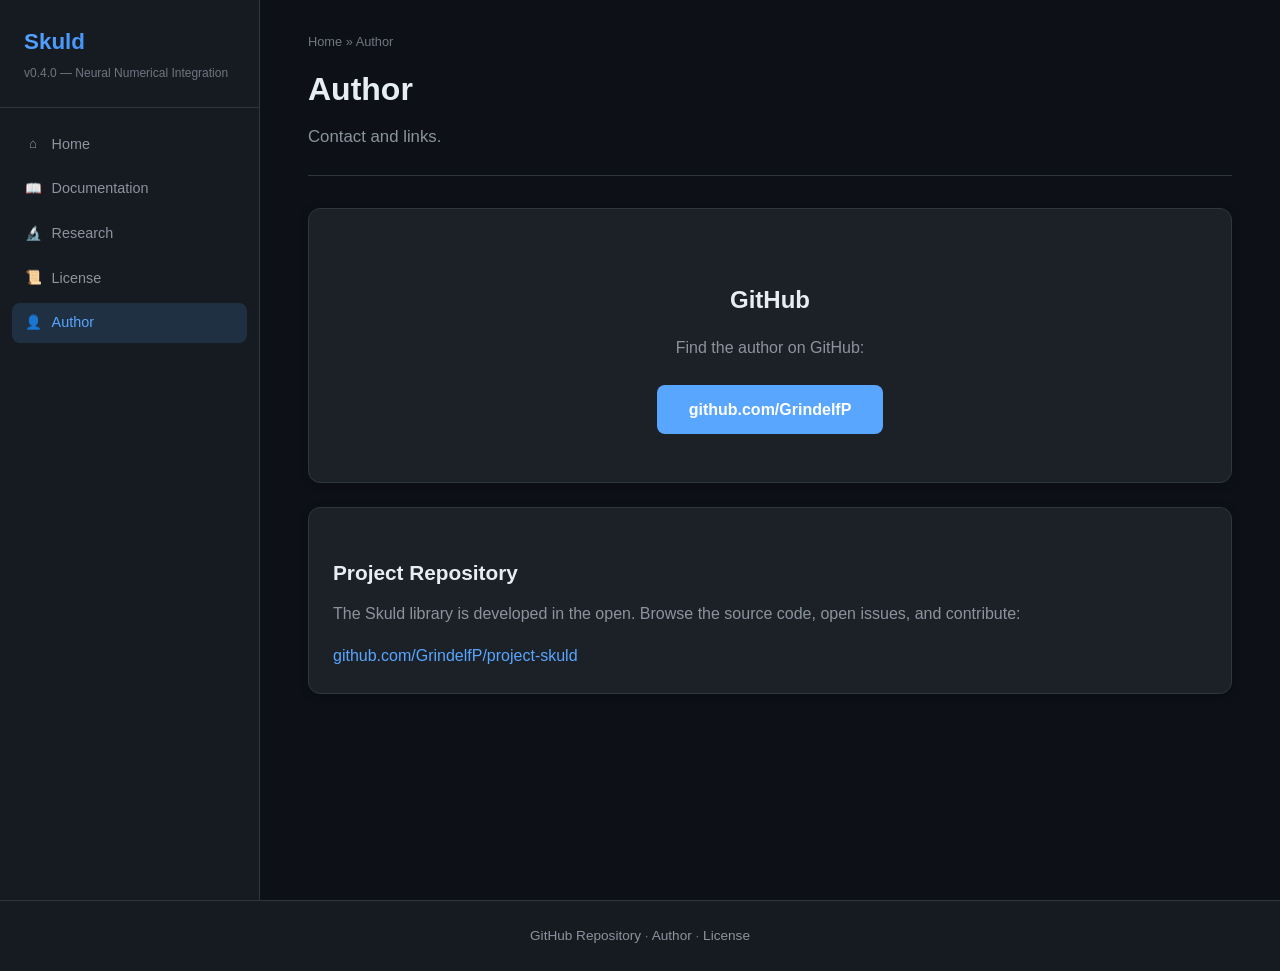
==== author.html @ 3bc6d089 "[FEATURE] Build professional static website for GitHub Pages - index.html: hero section, architectur" ====
<!DOCTYPE html>
<html lang="en">
<head>
    <meta charset="UTF-8">
    <meta name="viewport" content="width=device-width, initial-scale=1.0">
    <title>Author — Skuld</title>
    <link rel="stylesheet" href="styles.css">
</head>
<body>
    <div class="site-wrapper">
        <aside class="sidebar">
            <div class="sidebar-brand">
                <h1>Skuld</h1>
                <span>v0.4.0 — Neural Numerical Integration</span>
            </div>
            <ul class="sidebar-nav">
                <li><a href="index.html"><span class="icon">&#8962;</span> Home</a></li>
                <li><a href="docs.html"><span class="icon">&#128214;</span> Documentation</a></li>
                <li><a href="research.html"><span class="icon">&#128300;</span> Research</a></li>
                <li><a href="license.html"><span class="icon">&#128220;</span> License</a></li>
                <li><a href="author.html" class="active"><span class="icon">&#128100;</span> Author</a></li>
            </ul>
        </aside>

        <main class="main-content">
            <div class="page-header">
                <div class="breadcrumb"><a href="index.html">Home</a> &raquo; Author</div>
                <h2>Author</h2>
                <p>Contact and links.</p>
            </div>

            <div class="page-content">
                <div class="card" style="text-align: center; padding: 3rem;">
                    <h3 style="font-size: 1.5rem; margin-bottom: 1rem;">GitHub</h3>
                    <p style="margin-bottom: 1.5rem;">Find the author on GitHub:</p>
                    <a href="https://github.com/GrindelfP" target="_blank" rel="noopener" style="display: inline-block; padding: 0.75rem 2rem; background: var(--accent); color: #fff; border-radius: var(--radius); font-weight: 600; text-decoration: none; transition: all var(--transition);">
                        github.com/GrindelfP
                    </a>
                </div>

                <div class="card">
                    <h3>Project Repository</h3>
                    <p>The Skuld library is developed in the open. Browse the source code, open issues, and contribute:</p>
                    <a href="https://github.com/GrindelfP/project-skuld" target="_blank" rel="noopener">github.com/GrindelfP/project-skuld</a>
                </div>
            </div>
        </main>
    </div>

    <footer class="site-footer">
        <p>
            <a href="https://github.com/GrindelfP/project-skuld" target="_blank" rel="noopener">GitHub Repository</a>
            &middot;
            <a href="https://github.com/GrindelfP" target="_blank" rel="noopener">Author</a>
            &middot;
            <a href="license.html">License</a>
        </p>
    </footer>
</body>
</html>
---- styles.css ----
/* ============================================================
   Skuld — Professional Static Site Styles
   ============================================================ */

:root {
    --bg-primary: #0d1117;
    --bg-secondary: #161b22;
    --bg-tertiary: #21262d;
    --bg-card: #1c2128;
    --border: #30363d;
    --text-primary: #e6edf3;
    --text-secondary: #8b949e;
    --text-muted: #6e7681;
    --accent: #58a6ff;
    --accent-hover: #79b8ff;
    --accent-dim: rgba(88, 166, 255, 0.15);
    --success: #3fb950;
    --warning: #d29922;
    --danger: #f85149;
    --gradient-1: linear-gradient(135deg, #667eea 0%, #764ba2 100%);
    --gradient-2: linear-gradient(135deg, #58a6ff 0%, #1f6feb 100%);
    --shadow: 0 4px 24px rgba(0, 0, 0, 0.4);
    --shadow-sm: 0 2px 8px rgba(0, 0, 0, 0.3);
    --radius: 8px;
    --radius-lg: 12px;
    --transition: 0.2s ease;
}

* {
    margin: 0;
    padding: 0;
    box-sizing: border-box;
}

html {
    scroll-behavior: smooth;
}

body {
    font-family: -apple-system, BlinkMacSystemFont, "Segoe UI", Helvetica, Arial, sans-serif;
    background-color: var(--bg-primary);
    color: var(--text-primary);
    line-height: 1.6;
    min-height: 100vh;
    display: flex;
    flex-direction: column;
}

a {
    color: var(--accent);
    text-decoration: none;
    transition: color var(--transition);
}

a:hover {
    color: var(--accent-hover);
    text-decoration: underline;
}

code, pre {
    font-family: "SF Mono", "Fira Code", "Fira Mono", Menlo, Consolas, monospace;
}

code {
    background: var(--bg-tertiary);
    padding: 0.2em 0.4em;
    border-radius: 4px;
    font-size: 0.9em;
    color: var(--accent);
}

pre {
    background: var(--bg-secondary);
    border: 1px solid var(--border);
    border-radius: var(--radius);
    padding: 1em 1.25em;
    overflow-x: auto;
    margin: 1em 0;
    line-height: 1.5;
}

pre code {
    background: none;
    padding: 0;
    color: var(--text-primary);
}

/* ============================================================
   Layout
   ============================================================ */

.site-wrapper {
    display: flex;
    flex: 1;
    max-width: 1400px;
    margin: 0 auto;
    width: 100%;
}

.main-content {
    flex: 1;
    padding: 2rem 3rem;
    min-width: 0;
}

/* ============================================================
   Sidebar Navigation
   ============================================================ */

.sidebar {
    width: 260px;
    min-width: 260px;
    background: var(--bg-secondary);
    border-right: 1px solid var(--border);
    padding: 1.5rem 0;
    position: sticky;
    top: 0;
    height: 100vh;
    overflow-y: auto;
}

.sidebar-brand {
    padding: 0 1.5rem 1.5rem;
    border-bottom: 1px solid var(--border);
    margin-bottom: 1rem;
}

.sidebar-brand h1 {
    font-size: 1.4rem;
    font-weight: 700;
    background: var(--gradient-2);
    -webkit-background-clip: text;
    -webkit-text-fill-color: transparent;
    background-clip: text;
}

.sidebar-brand span {
    font-size: 0.75rem;
    color: var(--text-muted);
    display: block;
    margin-top: 0.25rem;
}

.sidebar-nav {
    list-style: none;
    padding: 0 0.75rem;
}

.sidebar-nav li {
    margin-bottom: 0.25rem;
}

.sidebar-nav a {
    display: flex;
    align-items: center;
    gap: 0.6rem;
    padding: 0.55rem 0.75rem;
    border-radius: var(--radius);
    color: var(--text-secondary);
    font-size: 0.9rem;
    font-weight: 500;
    transition: all var(--transition);
    text-decoration: none;
}

.sidebar-nav a:hover,
.sidebar-nav a.active {
    background: var(--accent-dim);
    color: var(--accent);
    text-decoration: none;
}

.sidebar-nav a .icon {
    width: 18px;
    text-align: center;
    font-size: 0.85rem;
}

.sidebar-section {
    padding: 1rem 1.5rem 0.5rem;
    font-size: 0.7rem;
    font-weight: 600;
    text-transform: uppercase;
    letter-spacing: 0.08em;
    color: var(--text-muted);
}

/* ============================================================
   Page Header
   ============================================================ */

.page-header {
    margin-bottom: 2rem;
    padding-bottom: 1.5rem;
    border-bottom: 1px solid var(--border);
}

.page-header h2 {
    font-size: 2rem;
    font-weight: 700;
    margin-bottom: 0.5rem;
}

.page-header p {
    color: var(--text-secondary);
    font-size: 1.05rem;
}

.breadcrumb {
    font-size: 0.8rem;
    color: var(--text-muted);
    margin-bottom: 0.75rem;
}

.breadcrumb a {
    color: var(--text-muted);
}

.breadcrumb a:hover {
    color: var(--accent);
}

/* ============================================================
   Cards & Components
   ============================================================ */

.card {
    background: var(--bg-card);
    border: 1px solid var(--border);
    border-radius: var(--radius-lg);
    padding: 1.5rem;
    margin-bottom: 1.5rem;
    box-shadow: var(--shadow-sm);
}

.card h3 {
    font-size: 1.15rem;
    margin-bottom: 0.75rem;
    color: var(--text-primary);
}

.card p {
    color: var(--text-secondary);
    margin-bottom: 0.75rem;
}

.card p:last-child {
    margin-bottom: 0;
}

.grid-2 {
    display: grid;
    grid-template-columns: repeat(2, 1fr);
    gap: 1.5rem;
}

.grid-3 {
    display: grid;
    grid-template-columns: repeat(3, 1fr);
    gap: 1.5rem;
}

@media (max-width: 900px) {
    .grid-2, .grid-3 {
        grid-template-columns: 1fr;
    }
}

/* ============================================================
   Badges
   ============================================================ */

.badge {
    display: inline-block;
    padding: 0.2em 0.6em;
    border-radius: 20px;
    font-size: 0.75rem;
    font-weight: 600;
    letter-spacing: 0.02em;
}

.badge-blue { background: rgba(88,166,255,0.15); color: #58a6ff; }
.badge-green { background: rgba(63,185,80,0.15); color: #3fb950; }
.badge-orange { background: rgba(210,153,34,0.15); color: #d29922; }
.badge-purple { background: rgba(163,113,247,0.15); color: #a371f7; }

/* ============================================================
   Tables
   ============================================================ */

table {
    width: 100%;
    border-collapse: collapse;
    margin: 1em 0;
    font-size: 0.9rem;
}

th, td {
    padding: 0.65em 1em;
    text-align: left;
    border-bottom: 1px solid var(--border);
}

th {
    background: var(--bg-tertiary);
    font-weight: 600;
    color: var(--text-primary);
    font-size: 0.8rem;
    text-transform: uppercase;
    letter-spacing: 0.05em;
}

tr:hover td {
    background: var(--bg-tertiary);
}

/* ============================================================
   Architecture Cards (Home)
   ============================================================ */

.arch-card {
    background: var(--bg-card);
    border: 1px solid var(--border);
    border-radius: var(--radius-lg);
    padding: 1.5rem;
    transition: all var(--transition);
    position: relative;
    overflow: hidden;
}

.arch-card::before {
    content: "";
    position: absolute;
    top: 0;
    left: 0;
    right: 0;
    height: 3px;
    background: var(--gradient-2);
    opacity: 0;
    transition: opacity var(--transition);
}

.arch-card:hover {
    border-color: var(--accent);
    box-shadow: var(--shadow);
    transform: translateY(-2px);
}

.arch-card:hover::before {
    opacity: 1;
}

.arch-card h3 {
    font-size: 1.1rem;
    margin-bottom: 0.5rem;
}

.arch-card .tag {
    font-size: 0.7rem;
    color: var(--text-muted);
    text-transform: uppercase;
    letter-spacing: 0.06em;
    margin-bottom: 0.5rem;
}

.arch-card p {
    font-size: 0.88rem;
    color: var(--text-secondary);
}

/* ============================================================
   Hero Section
   ============================================================ */

.hero {
    text-align: center;
    padding: 3rem 0 2rem;
}

.hero h2 {
    font-size: 2.5rem;
    font-weight: 800;
    margin-bottom: 1rem;
    background: var(--gradient-2);
    -webkit-background-clip: text;
    -webkit-text-fill-color: transparent;
    background-clip: text;
}

.hero p {
    font-size: 1.15rem;
    color: var(--text-secondary);
    max-width: 600px;
    margin: 0 auto 1.5rem;
}

.hero-badges {
    display: flex;
    justify-content: center;
    gap: 0.5rem;
    flex-wrap: wrap;
}

/* ============================================================
   Feature List
   ============================================================ */

.feature-list {
    list-style: none;
    padding: 0;
}

.feature-list li {
    padding: 0.5rem 0;
    padding-left: 1.5rem;
    position: relative;
    color: var(--text-secondary);
}

.feature-list li::before {
    content: "\2713";
    position: absolute;
    left: 0;
    color: var(--success);
    font-weight: bold;
}

/* ============================================================
   Page Content Typography
   ============================================================ */

.page-content h3 {
    font-size: 1.3rem;
    margin: 1.5rem 0 0.75rem;
    color: var(--text-primary);
}

.page-content h4 {
    font-size: 1.05rem;
    margin: 1.25rem 0 0.5rem;
    color: var(--text-primary);
}

.page-content p {
    color: var(--text-secondary);
    margin-bottom: 1rem;
}

.page-content ul, .page-content ol {
    color: var(--text-secondary);
    margin: 0.5rem 0 1rem 1.5rem;
}

.page-content li {
    margin-bottom: 0.35rem;
}

/* ============================================================
   Footer
   ============================================================ */

.site-footer {
    background: var(--bg-secondary);
    border-top: 1px solid var(--border);
    padding: 1.5rem 3rem;
    text-align: center;
    color: var(--text-muted);
    font-size: 0.85rem;
    margin-top: auto;
}

.site-footer a {
    color: var(--text-secondary);
}

.site-footer a:hover {
    color: var(--accent);
}

/* ============================================================
   Responsive
   ============================================================ */

@media (max-width: 768px) {
    .site-wrapper {
        flex-direction: column;
    }

    .sidebar {
        width: 100%;
        min-width: 0;
        height: auto;
        position: static;
        border-right: none;
        border-bottom: 1px solid var(--border);
    }

    .main-content {
        padding: 1.5rem;
    }

    .hero h2 {
        font-size: 1.8rem;
    }
}

/* ============================================================
   Syntax Highlighting (Prism.js theme override)
   ============================================================ */

.token.comment,
.token.prolog,
.token.doctype,
.token.cdata {
    color: #8b949e;
}

.token.punctuation {
    color: #c9d1d9;
}

.token.property,
.token.tag,
.token.constant,
.token.symbol,
.token.deleted {
    color: #7ee787;
}

.token.boolean,
.token.number {
    color: #79c0ff;
}

.token.selector,
.token.attr-name,
.token.string,
.token.char,
.token.builtin,
.token.inserted {
    color: #a5d6ff;
}

.token.operator,
.token.entity,
.token.url {
    color: #d2a8ff;
}

.token.atrule,
.token.attr-value,
.token.keyword {
    color: #ff7b72;
}

.token.function,
.token.class-name {
    color: #d2a8ff;
}

.token.regex,
.token.important,
.token.variable {
    color: #ffa657;
}
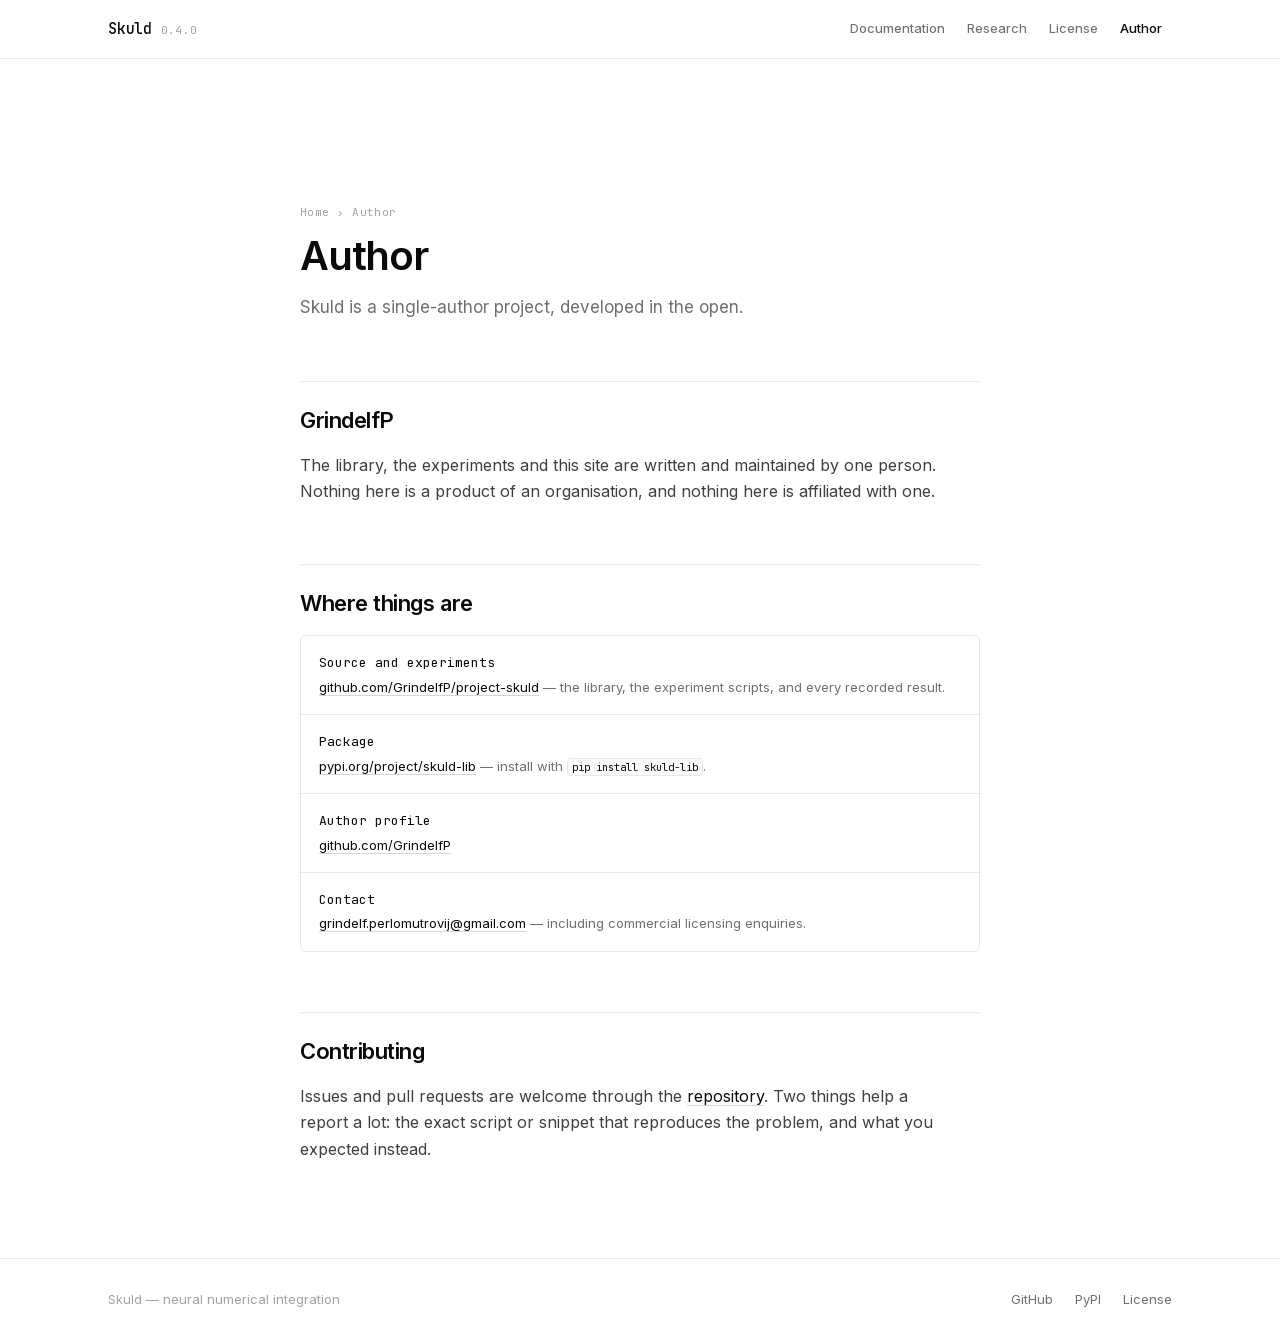
==== commit 7500d8f4: "[UPDATE] Redesign site: minimal grayscale light theme Replaces the dark GitHub-Azure theme (gradient" ====
--- a/author.html
+++ b/author.html
@@ -4,57 +4,93 @@
     <meta charset="UTF-8">
     <meta name="viewport" content="width=device-width, initial-scale=1.0">
     <title>Author — Skuld</title>
+    <meta name="description" content="Skuld is developed by GrindelfP. Links to the source repository and PyPI package.">
+    <link rel="preload" href="fonts/inter-latin.woff2" as="font" type="font/woff2" crossorigin>
+    <link rel="preload" href="fonts/jbmono-latin.woff2" as="font" type="font/woff2" crossorigin>
     <link rel="stylesheet" href="styles.css">
 </head>
 <body>
-    <div class="site-wrapper">
-        <aside class="sidebar">
-            <div class="sidebar-brand">
-                <h1>Skuld</h1>
-                <span>v0.4.0 — Neural Numerical Integration</span>
-            </div>
-            <ul class="sidebar-nav">
-                <li><a href="index.html"><span class="icon">&#8962;</span> Home</a></li>
-                <li><a href="docs.html"><span class="icon">&#128214;</span> Documentation</a></li>
-                <li><a href="research.html"><span class="icon">&#128300;</span> Research</a></li>
-                <li><a href="license.html"><span class="icon">&#128220;</span> License</a></li>
-                <li><a href="author.html" class="active"><span class="icon">&#128100;</span> Author</a></li>
-            </ul>
-        </aside>
+    <header class="site-header">
+        <div class="site-header-inner">
+            <a class="brand" href="index.html">
+                <span class="brand-mark">Skuld</span>
+                <span class="brand-version">0.4.0</span>
+            </a>
+            <nav class="site-nav" aria-label="Primary">
+                <a href="docs.html">Documentation</a>
+                <a href="research.html">Research</a>
+                <a href="license.html">License</a>
+                <a href="author.html" aria-current="page">Author</a>
+            </nav>
+        </div>
+    </header>
 
-        <main class="main-content">
-            <div class="page-header">
-                <div class="breadcrumb"><a href="index.html">Home</a> &raquo; Author</div>
-                <h2>Author</h2>
-                <p>Contact and links.</p>
+    <main class="site-main">
+        <article class="prose-body">
+            <header class="page-head" style="padding: 72px 0 0; max-width: none;">
+                <p class="crumbs"><a href="index.html">Home</a> &rsaquo; Author</p>
+                <h1 style="margin-top: 14px;">Author</h1>
+                <p class="lede">
+                    Skuld is a single-author project, developed in the open.
+                </p>
+            </header>
+
+            <h2 id="who">GrindelfP</h2>
+            <p>
+                The library, the experiments and this site are written and maintained by one
+                person. Nothing here is a product of an organisation, and nothing here is
+                affiliated with one.
+            </p>
+
+            <h2 id="where">Where things are</h2>
+            <div class="spec">
+                <div class="spec-row">
+                    <span class="spec-key">Source and experiments</span>
+                    <span class="spec-val">
+                        <a href="https://github.com/GrindelfP/project-skuld" target="_blank" rel="noopener">github.com/GrindelfP/project-skuld</a>
+                        &mdash; the library, the experiment scripts, and every recorded result.
+                    </span>
+                </div>
+                <div class="spec-row">
+                    <span class="spec-key">Package</span>
+                    <span class="spec-val">
+                        <a href="https://pypi.org/project/skuld-lib/" target="_blank" rel="noopener">pypi.org/project/skuld-lib</a>
+                        &mdash; install with <code>pip install skuld-lib</code>.
+                    </span>
+                </div>
+                <div class="spec-row">
+                    <span class="spec-key">Author profile</span>
+                    <span class="spec-val">
+                        <a href="https://github.com/GrindelfP" target="_blank" rel="noopener">github.com/GrindelfP</a>
+                    </span>
+                </div>
+                <div class="spec-row">
+                    <span class="spec-key">Contact</span>
+                    <span class="spec-val">
+                        <a href="mailto:grindelf.perlomutrovij@gmail.com">grindelf.perlomutrovij@gmail.com</a>
+                        &mdash; including commercial licensing enquiries.
+                    </span>
+                </div>
             </div>
 
-            <div class="page-content">
-                <div class="card" style="text-align: center; padding: 3rem;">
-                    <h3 style="font-size: 1.5rem; margin-bottom: 1rem;">GitHub</h3>
-                    <p style="margin-bottom: 1.5rem;">Find the author on GitHub:</p>
-                    <a href="https://github.com/GrindelfP" target="_blank" rel="noopener" style="display: inline-block; padding: 0.75rem 2rem; background: var(--accent); color: #fff; border-radius: var(--radius); font-weight: 600; text-decoration: none; transition: all var(--transition);">
-                        github.com/GrindelfP
-                    </a>
-                </div>
-
-                <div class="card">
-                    <h3>Project Repository</h3>
-                    <p>The Skuld library is developed in the open. Browse the source code, open issues, and contribute:</p>
-                    <a href="https://github.com/GrindelfP/project-skuld" target="_blank" rel="noopener">github.com/GrindelfP/project-skuld</a>
-                </div>
-            </div>
-        </main>
-    </div>
+            <h2 id="contributing">Contributing</h2>
+            <p>
+                Issues and pull requests are welcome through the
+                <a href="https://github.com/GrindelfP/project-skuld" target="_blank" rel="noopener">repository</a>.
+                Two things help a report a lot: the exact script or snippet that reproduces the
+                problem, and what you expected instead.
+            </p>
+        </article>
+    </main>
 
     <footer class="site-footer">
-        <p>
-            <a href="https://github.com/GrindelfP/project-skuld" target="_blank" rel="noopener">GitHub Repository</a>
-            &middot;
-            <a href="https://github.com/GrindelfP" target="_blank" rel="noopener">Author</a>
-            &middot;
+        <div class="site-footer-inner">
+            <span>Skuld &mdash; neural numerical integration</span>
+            <span class="footer-spacer"></span>
+            <a href="https://github.com/GrindelfP/project-skuld" target="_blank" rel="noopener">GitHub</a>
+            <a href="https://pypi.org/project/skuld-lib/" target="_blank" rel="noopener">PyPI</a>
             <a href="license.html">License</a>
-        </p>
+        </div>
     </footer>
 </body>
-</html>
+</html>
--- a/styles.css
+++ b/styles.css
@@ -1,32 +1,90 @@
 /* ============================================================
-   Skuld — Professional Static Site Styles
+   Skuld — grayscale, light, minimal
+   ============================================================ */
+
+/* ============================================================
+   Fonts (self-hosted, variable)
+   ============================================================ */
+
+@font-face {
+    font-family: "Inter";
+    font-style: normal;
+    font-weight: 100 900;
+    font-display: swap;
+    src: url("fonts/inter-latin.woff2") format("woff2");
+    unicode-range: U+0000-00FF, U+0131, U+0152-0153, U+02BB-02BC, U+02C6, U+02DA,
+        U+02DC, U+0304, U+0308, U+0329, U+2000-206F, U+20AC, U+2122, U+2191, U+2193,
+        U+2212, U+2215, U+FEFF, U+FFFD;
+}
+
+@font-face {
+    font-family: "Inter";
+    font-style: normal;
+    font-weight: 100 900;
+    font-display: swap;
+    src: url("fonts/inter-latin-ext.woff2") format("woff2");
+    unicode-range: U+0100-02BA, U+02BD-02C5, U+02C7-02CC, U+02CE-02D7, U+02DD-02FF,
+        U+0304, U+0308, U+0329, U+1D00-1DBF, U+1E00-1E9F, U+1EF2-1EFF, U+2020,
+        U+20A0-20AB, U+20AD-20C0, U+2113, U+2C60-2C7F, U+A720-A7FF;
+}
+
+@font-face {
+    font-family: "JetBrains Mono";
+    font-style: normal;
+    font-weight: 100 800;
+    font-display: swap;
+    src: url("fonts/jbmono-latin.woff2") format("woff2");
+    unicode-range: U+0000-00FF, U+0131, U+0152-0153, U+02BB-02BC, U+02C6, U+02DA,
+        U+02DC, U+0304, U+0308, U+0329, U+2000-206F, U+20AC, U+2122, U+2191, U+2193,
+        U+2212, U+2215, U+FEFF, U+FFFD;
+}
+
+@font-face {
+    font-family: "JetBrains Mono";
+    font-style: normal;
+    font-weight: 100 800;
+    font-display: swap;
+    src: url("fonts/jbmono-latin-ext.woff2") format("woff2");
+    unicode-range: U+0100-02BA, U+02BD-02C5, U+02C7-02CC, U+02CE-02D7, U+02DD-02FF,
+        U+0304, U+0308, U+0329, U+1D00-1DBF, U+1E00-1E9F, U+1EF2-1EFF, U+2020,
+        U+20A0-20AB, U+20AD-20C0, U+2113, U+2C60-2C7F, U+A720-A7FF;
+}
+
+/* ============================================================
+   Tokens — pure grayscale
    ============================================================ */
 
 :root {
-    --bg-primary: #0d1117;
-    --bg-secondary: #161b22;
-    --bg-tertiary: #21262d;
-    --bg-card: #1c2128;
-    --border: #30363d;
-    --text-primary: #e6edf3;
-    --text-secondary: #8b949e;
-    --text-muted: #6e7681;
-    --accent: #58a6ff;
-    --accent-hover: #79b8ff;
-    --accent-dim: rgba(88, 166, 255, 0.15);
-    --success: #3fb950;
-    --warning: #d29922;
-    --danger: #f85149;
-    --gradient-1: linear-gradient(135deg, #667eea 0%, #764ba2 100%);
-    --gradient-2: linear-gradient(135deg, #58a6ff 0%, #1f6feb 100%);
-    --shadow: 0 4px 24px rgba(0, 0, 0, 0.4);
-    --shadow-sm: 0 2px 8px rgba(0, 0, 0, 0.3);
-    --radius: 8px;
-    --radius-lg: 12px;
-    --transition: 0.2s ease;
-}
-
-* {
+    --bg: #ffffff;
+    --surface: #fafafa;
+    --surface-hover: #f4f4f4;
+
+    --fg: #0a0a0a;
+    --fg-body: #3f3f3f;
+    --fg-muted: #6f6f6f;
+    --fg-faint: #a3a3a3;
+
+    --border: #e8e8e8;
+    --border-strong: #d6d6d6;
+
+    --radius: 6px;
+    --radius-sm: 4px;
+    --transition: 0.15s ease;
+
+    --sans: "Inter", -apple-system, BlinkMacSystemFont, "Segoe UI", Helvetica, Arial, sans-serif;
+    --mono: "JetBrains Mono", ui-monospace, SFMono-Regular, Menlo, Consolas, monospace;
+
+    --measure: 68ch;
+    --gutter: 28px;
+}
+
+/* ============================================================
+   Reset
+   ============================================================ */
+
+*,
+*::before,
+*::after {
     margin: 0;
     padding: 0;
     box-sizing: border-box;
@@ -34,425 +92,727 @@
 
 html {
     scroll-behavior: smooth;
+    scroll-padding-top: 92px;
+    -webkit-text-size-adjust: 100%;
 }
 
 body {
-    font-family: -apple-system, BlinkMacSystemFont, "Segoe UI", Helvetica, Arial, sans-serif;
-    background-color: var(--bg-primary);
-    color: var(--text-primary);
-    line-height: 1.6;
+    font-family: var(--sans);
+    font-size: 16px;
+    line-height: 1.65;
+    background: var(--bg);
+    color: var(--fg-body);
     min-height: 100vh;
     display: flex;
     flex-direction: column;
+    -webkit-font-smoothing: antialiased;
+    -moz-osx-font-smoothing: grayscale;
+    font-feature-settings: "cv05" 1, "cv11" 1;
+}
+
+img,
+svg {
+    display: block;
+    max-width: 100%;
 }
 
 a {
-    color: var(--accent);
-    text-decoration: none;
-    transition: color var(--transition);
+    color: var(--fg);
+    text-decoration: underline;
+    text-decoration-color: var(--border-strong);
+    text-underline-offset: 3px;
+    text-decoration-thickness: 1px;
+    transition: text-decoration-color var(--transition);
 }
 
 a:hover {
-    color: var(--accent-hover);
-    text-decoration: underline;
-}
-
-code, pre {
-    font-family: "SF Mono", "Fira Code", "Fira Mono", Menlo, Consolas, monospace;
-}
+    text-decoration-color: var(--fg);
+}
+
+:focus-visible {
+    outline: 2px solid var(--fg);
+    outline-offset: 2px;
+    border-radius: 2px;
+}
+
+/* ============================================================
+   Typography primitives
+   ============================================================ */
+
+h1, h2, h3, h4, h5, h6 {
+    color: var(--fg);
+    font-weight: 600;
+    letter-spacing: -0.021em;
+    line-height: 1.18;
+    text-wrap: balance;
+}
+
+h1 { font-size: 2.5rem; letter-spacing: -0.031em; line-height: 1.06; }
+h2 { font-size: 1.375rem; }
+h3 { font-size: 1.0625rem; }
+h4 { font-size: 0.9375rem; }
+
+p { text-wrap: pretty; }
+
+strong {
+    color: var(--fg);
+    font-weight: 600;
+}
+
+code, pre, kbd {
+    font-family: var(--mono);
+    font-feature-settings: normal;
+}
+
+/* Eyebrow label — the site's one recurring ornament */
+.eyebrow {
+    font-family: var(--mono);
+    font-size: 0.6875rem;
+    font-weight: 500;
+    text-transform: uppercase;
+    letter-spacing: 0.13em;
+    color: var(--fg-faint);
+    line-height: 1.4;
+}
+
+.lede {
+    font-size: 1.0625rem;
+    line-height: 1.6;
+    color: var(--fg-muted);
+    max-width: 56ch;
+}
+
+.muted {
+    color: var(--fg-muted);
+}
+
+.faint {
+    color: var(--fg-faint);
+}
+
+/* ============================================================
+   Code
+   ============================================================ */
 
 code {
-    background: var(--bg-tertiary);
-    padding: 0.2em 0.4em;
-    border-radius: 4px;
-    font-size: 0.9em;
-    color: var(--accent);
+    font-size: 0.8125em;
+    background: var(--surface);
+    border: 1px solid var(--border);
+    border-radius: var(--radius-sm);
+    padding: 0.1em 0.36em;
+    color: var(--fg);
+    white-space: nowrap;
 }
 
 pre {
-    background: var(--bg-secondary);
+    background: var(--surface);
     border: 1px solid var(--border);
     border-radius: var(--radius);
-    padding: 1em 1.25em;
+    padding: 18px 20px;
     overflow-x: auto;
-    margin: 1em 0;
-    line-height: 1.5;
+    margin: 0 0 20px;
+    font-size: 0.8125rem;
+    line-height: 1.7;
+    color: var(--fg-body);
+    tab-size: 4;
 }
 
 pre code {
     background: none;
+    border: 0;
     padding: 0;
-    color: var(--text-primary);
-}
-
-/* ============================================================
-   Layout
-   ============================================================ */
-
-.site-wrapper {
-    display: flex;
-    flex: 1;
-    max-width: 1400px;
-    margin: 0 auto;
-    width: 100%;
-}
-
-.main-content {
-    flex: 1;
-    padding: 2rem 3rem;
-    min-width: 0;
-}
-
-/* ============================================================
-   Sidebar Navigation
-   ============================================================ */
-
-.sidebar {
-    width: 260px;
-    min-width: 260px;
-    background: var(--bg-secondary);
-    border-right: 1px solid var(--border);
-    padding: 1.5rem 0;
+    font-size: inherit;
+    color: inherit;
+    white-space: pre;
+}
+
+/* ============================================================
+   Header
+   ============================================================ */
+
+.site-header {
     position: sticky;
     top: 0;
-    height: 100vh;
-    overflow-y: auto;
-}
-
-.sidebar-brand {
-    padding: 0 1.5rem 1.5rem;
+    z-index: 50;
+    background: rgba(255, 255, 255, 0.85);
+    backdrop-filter: saturate(180%) blur(12px);
+    -webkit-backdrop-filter: saturate(180%) blur(12px);
     border-bottom: 1px solid var(--border);
-    margin-bottom: 1rem;
-}
-
-.sidebar-brand h1 {
-    font-size: 1.4rem;
-    font-weight: 700;
-    background: var(--gradient-2);
-    -webkit-background-clip: text;
-    -webkit-text-fill-color: transparent;
-    background-clip: text;
-}
-
-.sidebar-brand span {
-    font-size: 0.75rem;
-    color: var(--text-muted);
-    display: block;
-    margin-top: 0.25rem;
-}
-
-.sidebar-nav {
-    list-style: none;
-    padding: 0 0.75rem;
-}
-
-.sidebar-nav li {
-    margin-bottom: 0.25rem;
-}
-
-.sidebar-nav a {
+}
+
+.site-header-inner {
+    max-width: 1120px;
+    margin: 0 auto;
+    padding: 0 var(--gutter);
+    height: 58px;
     display: flex;
     align-items: center;
-    gap: 0.6rem;
-    padding: 0.55rem 0.75rem;
+    gap: 28px;
+}
+
+.brand {
+    display: flex;
+    align-items: baseline;
+    gap: 9px;
+    color: var(--fg);
+    text-decoration: none;
+    font-weight: 600;
+    font-size: 0.9375rem;
+    letter-spacing: -0.015em;
+    flex-shrink: 0;
+}
+
+.brand:hover {
+    color: var(--fg);
+}
+
+.brand .brand-mark {
+    font-family: var(--mono);
+    font-weight: 500;
+}
+
+.brand .brand-version {
+    font-family: var(--mono);
+    font-size: 0.6875rem;
+    font-weight: 400;
+    color: var(--fg-faint);
+    letter-spacing: 0.02em;
+}
+
+.site-nav {
+    display: flex;
+    align-items: center;
+    gap: 2px;
+    margin-left: auto;
+    overflow-x: auto;
+    scrollbar-width: none;
+}
+
+.site-nav::-webkit-scrollbar {
+    display: none;
+}
+
+.site-nav a {
+    padding: 5px 10px;
+    border-radius: var(--radius-sm);
+    font-size: 0.8125rem;
+    font-weight: 450;
+    color: var(--fg-muted);
+    text-decoration: none;
+    white-space: nowrap;
+    transition: color var(--transition), background var(--transition);
+}
+
+.site-nav a:hover {
+    color: var(--fg);
+    background: var(--surface-hover);
+}
+
+.site-nav a[aria-current="page"] {
+    color: var(--fg);
+    font-weight: 500;
+}
+
+/* ============================================================
+   Layout
+   ============================================================ */
+
+.site-main {
+    flex: 1;
+}
+
+.shell {
+    max-width: 1120px;
+    margin: 0 auto;
+    padding: 0 var(--gutter);
+}
+
+/* Prose pages: one centered measured column */
+.prose {
+    max-width: var(--measure);
+    margin: 0 auto;
+    padding: 72px 0 96px;
+}
+
+/* Docs page: sticky TOC beside the prose column */
+.with-toc {
+    max-width: 1120px;
+    margin: 0 auto;
+    padding: 0 var(--gutter);
+    display: grid;
+    grid-template-columns: 208px minmax(0, 1fr);
+    gap: 64px;
+    align-items: start;
+}
+
+.toc {
+    position: sticky;
+    top: 82px;
+    padding: 72px 0 32px;
+    max-height: calc(100vh - 82px);
+    overflow-y: auto;
+    scrollbar-width: thin;
+}
+
+.toc-label {
+    padding: 0 0 10px;
+    font-family: var(--mono);
+    font-size: 0.6875rem;
+    font-weight: 500;
+    text-transform: uppercase;
+    letter-spacing: 0.13em;
+    color: var(--fg-faint);
+}
+
+.toc ol {
+    list-style: none;
+    border-left: 1px solid var(--border);
+}
+
+.toc li {
+    margin: 0;
+}
+
+.toc a {
+    display: block;
+    padding: 4px 0 4px 14px;
+    margin-left: -1px;
+    border-left: 1px solid transparent;
+    font-size: 0.8125rem;
+    line-height: 1.45;
+    color: var(--fg-muted);
+    text-decoration: none;
+    transition: color var(--transition), border-color var(--transition);
+}
+
+.toc a:hover {
+    color: var(--fg);
+    border-left-color: var(--border-strong);
+}
+
+.toc a.is-active {
+    color: var(--fg);
+    font-weight: 500;
+    border-left-color: var(--fg);
+}
+
+/* ============================================================
+   Page header
+   ============================================================ */
+
+.page-head {
+    padding: 72px 0 0;
+    max-width: var(--measure);
+}
+
+.page-head h1 {
+    margin: 14px 0 0;
+}
+
+.page-head .lede {
+    margin-top: 16px;
+}
+
+.crumbs {
+    font-family: var(--mono);
+    font-size: 0.6875rem;
+    letter-spacing: 0.04em;
+    color: var(--fg-faint);
+}
+
+.crumbs a {
+    color: var(--fg-faint);
+    text-decoration: none;
+}
+
+.crumbs a:hover {
+    color: var(--fg-muted);
+}
+
+/* ============================================================
+   Home: hero
+   ============================================================ */
+
+.hero {
+    max-width: 1120px;
+    margin: 0 auto;
+    padding: 96px var(--gutter) 88px;
+}
+
+.hero h1 {
+    max-width: 16ch;
+    margin: 22px 0 0;
+}
+
+.hero .lede {
+    margin-top: 24px;
+    max-width: 52ch;
+    font-size: 1.125rem;
+}
+
+.hero-actions {
+    display: flex;
+    flex-wrap: wrap;
+    align-items: center;
+    gap: 10px;
+    margin-top: 36px;
+}
+
+/* ============================================================
+   Buttons
+   ============================================================ */
+
+.btn {
+    display: inline-flex;
+    align-items: center;
+    gap: 7px;
+    height: 40px;
+    padding: 0 18px;
+    border: 1px solid var(--border-strong);
     border-radius: var(--radius);
-    color: var(--text-secondary);
-    font-size: 0.9rem;
+    background: var(--bg);
+    color: var(--fg);
+    font-family: inherit;
+    font-size: 0.875rem;
     font-weight: 500;
-    transition: all var(--transition);
+    letter-spacing: -0.005em;
     text-decoration: none;
-}
-
-.sidebar-nav a:hover,
-.sidebar-nav a.active {
-    background: var(--accent-dim);
-    color: var(--accent);
+    cursor: pointer;
+    transition: background var(--transition), border-color var(--transition);
+}
+
+.btn:hover {
+    background: var(--surface-hover);
+    border-color: var(--fg-faint);
     text-decoration: none;
 }
 
-.sidebar-nav a .icon {
-    width: 18px;
-    text-align: center;
-    font-size: 0.85rem;
-}
-
-.sidebar-section {
-    padding: 1rem 1.5rem 0.5rem;
-    font-size: 0.7rem;
-    font-weight: 600;
+.btn-primary {
+    background: var(--fg);
+    border-color: var(--fg);
+    color: #fff;
+}
+
+.btn-primary:hover {
+    background: #262626;
+    border-color: #262626;
+}
+
+.btn .btn-arrow {
+    transition: transform var(--transition);
+}
+
+.btn:hover .btn-arrow {
+    transform: translateX(2px);
+}
+
+@media (prefers-reduced-motion: reduce) {
+    html { scroll-behavior: auto; }
+    .btn .btn-arrow,
+    .btn:hover .btn-arrow { transition: none; transform: none; }
+}
+
+/* ============================================================
+   Sections — full-bleed hairlines, no cards
+   ============================================================ */
+
+.section {
+    border-top: 1px solid var(--border);
+}
+
+.section-inner {
+    max-width: 1120px;
+    margin: 0 auto;
+    padding: 76px var(--gutter);
+}
+
+.section-head {
+    display: grid;
+    grid-template-columns: minmax(0, 1fr) minmax(0, 1.1fr);
+    gap: 48px;
+    margin-bottom: 44px;
+}
+
+.section-head h2 {
+    max-width: 15ch;
+}
+
+.section-head p {
+    max-width: 56ch;
+}
+
+/* ============================================================
+   Feature list
+   ============================================================ */
+
+.features {
+    display: grid;
+    grid-template-columns: repeat(auto-fit, minmax(258px, 1fr));
+    gap: 1px;
+    background: var(--border);
+    border: 1px solid var(--border);
+    border-radius: var(--radius);
+    overflow: hidden;
+}
+
+.feature {
+    background: var(--bg);
+    padding: 26px 24px 28px;
+}
+
+.feature-index {
+    font-family: var(--mono);
+    font-size: 0.6875rem;
+    font-weight: 500;
+    color: var(--fg-faint);
+    letter-spacing: 0.08em;
+}
+
+.feature h3 {
+    margin: 10px 0 0;
+    display: flex;
+    align-items: baseline;
+    gap: 10px;
+}
+
+.feature h3 .feature-tag {
+    font-family: var(--mono);
+    font-size: 0.625rem;
+    font-weight: 500;
     text-transform: uppercase;
-    letter-spacing: 0.08em;
-    color: var(--text-muted);
-}
-
-/* ============================================================
-   Page Header
-   ============================================================ */
-
-.page-header {
-    margin-bottom: 2rem;
-    padding-bottom: 1.5rem;
-    border-bottom: 1px solid var(--border);
-}
-
-.page-header h2 {
-    font-size: 2rem;
-    font-weight: 700;
-    margin-bottom: 0.5rem;
-}
-
-.page-header p {
-    color: var(--text-secondary);
-    font-size: 1.05rem;
-}
-
-.breadcrumb {
-    font-size: 0.8rem;
-    color: var(--text-muted);
-    margin-bottom: 0.75rem;
-}
-
-.breadcrumb a {
-    color: var(--text-muted);
-}
-
-.breadcrumb a:hover {
-    color: var(--accent);
-}
-
-/* ============================================================
-   Cards & Components
-   ============================================================ */
-
-.card {
-    background: var(--bg-card);
+    letter-spacing: 0.1em;
+    color: var(--fg-faint);
+}
+
+.feature p {
+    margin-top: 8px;
+    font-size: 0.875rem;
+    line-height: 1.6;
+    color: var(--fg-muted);
+}
+
+/* ============================================================
+   Table — hairline rules, no fills
+   ============================================================ */
+
+.table-wrap {
+    overflow-x: auto;
+    margin: 0 0 24px;
     border: 1px solid var(--border);
-    border-radius: var(--radius-lg);
-    padding: 1.5rem;
-    margin-bottom: 1.5rem;
-    box-shadow: var(--shadow-sm);
-}
-
-.card h3 {
-    font-size: 1.15rem;
-    margin-bottom: 0.75rem;
-    color: var(--text-primary);
-}
-
-.card p {
-    color: var(--text-secondary);
-    margin-bottom: 0.75rem;
-}
-
-.card p:last-child {
-    margin-bottom: 0;
-}
-
-.grid-2 {
-    display: grid;
-    grid-template-columns: repeat(2, 1fr);
-    gap: 1.5rem;
-}
-
-.grid-3 {
-    display: grid;
-    grid-template-columns: repeat(3, 1fr);
-    gap: 1.5rem;
-}
-
-@media (max-width: 900px) {
-    .grid-2, .grid-3 {
-        grid-template-columns: 1fr;
-    }
-}
-
-/* ============================================================
-   Badges
-   ============================================================ */
-
-.badge {
-    display: inline-block;
-    padding: 0.2em 0.6em;
-    border-radius: 20px;
-    font-size: 0.75rem;
-    font-weight: 600;
-    letter-spacing: 0.02em;
-}
-
-.badge-blue { background: rgba(88,166,255,0.15); color: #58a6ff; }
-.badge-green { background: rgba(63,185,80,0.15); color: #3fb950; }
-.badge-orange { background: rgba(210,153,34,0.15); color: #d29922; }
-.badge-purple { background: rgba(163,113,247,0.15); color: #a371f7; }
-
-/* ============================================================
-   Tables
-   ============================================================ */
+    border-radius: var(--radius);
+}
 
 table {
     width: 100%;
     border-collapse: collapse;
-    margin: 1em 0;
-    font-size: 0.9rem;
+    font-size: 0.875rem;
+}
+
+caption {
+    caption-side: top;
+    text-align: left;
+    padding: 14px 18px;
+    border-bottom: 1px solid var(--border);
+    font-family: var(--mono);
+    font-size: 0.6875rem;
+    text-transform: uppercase;
+    letter-spacing: 0.13em;
+    color: var(--fg-faint);
 }
 
 th, td {
-    padding: 0.65em 1em;
+    padding: 11px 18px;
     text-align: left;
     border-bottom: 1px solid var(--border);
-}
-
-th {
-    background: var(--bg-tertiary);
-    font-weight: 600;
-    color: var(--text-primary);
-    font-size: 0.8rem;
+    vertical-align: top;
+}
+
+thead th {
+    font-family: var(--mono);
+    font-size: 0.6875rem;
+    font-weight: 500;
     text-transform: uppercase;
-    letter-spacing: 0.05em;
-}
-
-tr:hover td {
-    background: var(--bg-tertiary);
-}
-
-/* ============================================================
-   Architecture Cards (Home)
-   ============================================================ */
-
-.arch-card {
-    background: var(--bg-card);
+    letter-spacing: 0.1em;
+    color: var(--fg-faint);
+    white-space: nowrap;
+}
+
+tbody th {
+    font-weight: 500;
+    color: var(--fg);
+}
+
+tbody tr:last-child th,
+tbody tr:last-child td {
+    border-bottom: 0;
+}
+
+/* ============================================================
+   Prose body
+   ============================================================ */
+
+.prose-body {
+    max-width: var(--measure);
+    margin: 0 auto;
+    padding: 72px 0 96px;
+}
+
+.prose-body > * + * {
+    margin-top: 18px;
+}
+
+.prose-body h2 {
+    margin-top: 60px;
+    padding-top: 26px;
+    border-top: 1px solid var(--border);
+}
+
+.prose-body h2:first-child {
+    margin-top: 0;
+    padding-top: 0;
+    border-top: 0;
+}
+
+.prose-body h3 {
+    margin-top: 36px;
+}
+
+.prose-body ul,
+.prose-body ol {
+    padding-left: 1.15rem;
+}
+
+.prose-body li + li {
+    margin-top: 7px;
+}
+
+.prose-body li::marker {
+    color: var(--fg-faint);
+}
+
+.prose-body hr {
+    border: 0;
+    border-top: 1px solid var(--border);
+    margin: 56px 0;
+}
+
+/* Definition grid — used for API summaries */
+.spec {
     border: 1px solid var(--border);
-    border-radius: var(--radius-lg);
-    padding: 1.5rem;
-    transition: all var(--transition);
+    border-radius: var(--radius);
+    overflow: hidden;
+}
+
+.spec-row {
+    display: grid;
+    grid-template-columns: minmax(0, 1fr);
+    gap: 3px;
+    padding: 16px 18px;
+    border-bottom: 1px solid var(--border);
+}
+
+.spec-row:last-child {
+    border-bottom: 0;
+}
+
+.spec-key {
+    font-family: var(--mono);
+    font-size: 0.8125rem;
+    color: var(--fg);
+}
+
+.spec-val {
+    font-size: 0.8125rem;
+    color: var(--fg-muted);
+}
+
+/* Callout */
+.note {
+    border-left: 2px solid var(--fg);
+    padding: 2px 0 2px 18px;
+    color: var(--fg-muted);
+    font-size: 0.9375rem;
+}
+
+/* Check list */
+.checks {
+    list-style: none;
+    padding: 0;
+}
+
+.checks li {
     position: relative;
-    overflow: hidden;
-}
-
-.arch-card::before {
+    padding-left: 26px;
+    font-size: 0.9375rem;
+}
+
+.checks li::before {
     content: "";
     position: absolute;
-    top: 0;
-    left: 0;
-    right: 0;
-    height: 3px;
-    background: var(--gradient-2);
-    opacity: 0;
-    transition: opacity var(--transition);
-}
-
-.arch-card:hover {
-    border-color: var(--accent);
-    box-shadow: var(--shadow);
-    transform: translateY(-2px);
-}
-
-.arch-card:hover::before {
-    opacity: 1;
-}
-
-.arch-card h3 {
-    font-size: 1.1rem;
-    margin-bottom: 0.5rem;
-}
-
-.arch-card .tag {
-    font-size: 0.7rem;
-    color: var(--text-muted);
-    text-transform: uppercase;
-    letter-spacing: 0.06em;
-    margin-bottom: 0.5rem;
-}
-
-.arch-card p {
-    font-size: 0.88rem;
-    color: var(--text-secondary);
-}
-
-/* ============================================================
-   Hero Section
-   ============================================================ */
-
-.hero {
-    text-align: center;
-    padding: 3rem 0 2rem;
-}
-
-.hero h2 {
-    font-size: 2.5rem;
-    font-weight: 800;
-    margin-bottom: 1rem;
-    background: var(--gradient-2);
-    -webkit-background-clip: text;
-    -webkit-text-fill-color: transparent;
-    background-clip: text;
-}
-
-.hero p {
-    font-size: 1.15rem;
-    color: var(--text-secondary);
-    max-width: 600px;
-    margin: 0 auto 1.5rem;
-}
-
-.hero-badges {
-    display: flex;
-    justify-content: center;
-    gap: 0.5rem;
-    flex-wrap: wrap;
-}
-
-/* ============================================================
-   Feature List
-   ============================================================ */
-
-.feature-list {
+    left: 2px;
+    top: 0.62em;
+    width: 9px;
+    height: 5px;
+    border-left: 1.5px solid var(--fg-muted);
+    border-bottom: 1.5px solid var(--fg-muted);
+    transform: rotate(-45deg);
+}
+
+/* References */
+.refs {
     list-style: none;
     padding: 0;
-}
-
-.feature-list li {
-    padding: 0.5rem 0;
-    padding-left: 1.5rem;
+    counter-reset: ref;
+}
+
+.refs li {
+    counter-increment: ref;
     position: relative;
-    color: var(--text-secondary);
-}
-
-.feature-list li::before {
-    content: "\2713";
+    padding-left: 34px;
+    font-size: 0.875rem;
+    line-height: 1.6;
+}
+
+.refs li::before {
+    content: counter(ref);
     position: absolute;
     left: 0;
-    color: var(--success);
-    font-weight: bold;
-}
-
-/* ============================================================
-   Page Content Typography
-   ============================================================ */
-
-.page-content h3 {
-    font-size: 1.3rem;
-    margin: 1.5rem 0 0.75rem;
-    color: var(--text-primary);
-}
-
-.page-content h4 {
-    font-size: 1.05rem;
-    margin: 1.25rem 0 0.5rem;
-    color: var(--text-primary);
-}
-
-.page-content p {
-    color: var(--text-secondary);
-    margin-bottom: 1rem;
-}
-
-.page-content ul, .page-content ol {
-    color: var(--text-secondary);
-    margin: 0.5rem 0 1rem 1.5rem;
-}
-
-.page-content li {
-    margin-bottom: 0.35rem;
+    top: 0;
+    font-family: var(--mono);
+    font-size: 0.75rem;
+    color: var(--fg-faint);
+}
+
+/* ============================================================
+   Install block
+   ============================================================ */
+
+.install {
+    display: grid;
+    grid-template-columns: repeat(auto-fit, minmax(230px, 1fr));
+    gap: 1px;
+    background: var(--border);
+    border: 1px solid var(--border);
+    border-radius: var(--radius);
+    overflow: hidden;
+}
+
+.install-cell {
+    background: var(--bg);
+    padding: 20px;
+}
+
+.install-cell .eyebrow {
+    display: block;
+    margin-bottom: 12px;
+}
+
+.install-cell pre {
+    margin: 0;
+    border: 0;
+    background: none;
+    padding: 0;
+    font-size: 0.8125rem;
 }
 
 /* ============================================================
@@ -460,106 +820,109 @@
    ============================================================ */
 
 .site-footer {
-    background: var(--bg-secondary);
     border-top: 1px solid var(--border);
-    padding: 1.5rem 3rem;
-    text-align: center;
-    color: var(--text-muted);
-    font-size: 0.85rem;
     margin-top: auto;
 }
 
+.site-footer-inner {
+    max-width: 1120px;
+    margin: 0 auto;
+    padding: 30px var(--gutter);
+    display: flex;
+    flex-wrap: wrap;
+    align-items: center;
+    gap: 12px 22px;
+    font-size: 0.8125rem;
+    color: var(--fg-faint);
+}
+
 .site-footer a {
-    color: var(--text-secondary);
+    color: var(--fg-muted);
+    text-decoration: none;
 }
 
 .site-footer a:hover {
-    color: var(--accent);
+    color: var(--fg);
+}
+
+.site-footer .footer-spacer {
+    margin-left: auto;
 }
 
 /* ============================================================
    Responsive
    ============================================================ */
 
-@media (max-width: 768px) {
-    .site-wrapper {
-        flex-direction: column;
-    }
-
-    .sidebar {
-        width: 100%;
-        min-width: 0;
-        height: auto;
-        position: static;
-        border-right: none;
-        border-bottom: 1px solid var(--border);
-    }
-
-    .main-content {
-        padding: 1.5rem;
-    }
-
-    .hero h2 {
-        font-size: 1.8rem;
-    }
-}
-
-/* ============================================================
-   Syntax Highlighting (Prism.js theme override)
-   ============================================================ */
-
-.token.comment,
-.token.prolog,
-.token.doctype,
-.token.cdata {
-    color: #8b949e;
-}
-
-.token.punctuation {
-    color: #c9d1d9;
-}
-
-.token.property,
-.token.tag,
-.token.constant,
-.token.symbol,
-.token.deleted {
-    color: #7ee787;
-}
-
-.token.boolean,
-.token.number {
-    color: #79c0ff;
-}
-
-.token.selector,
-.token.attr-name,
-.token.string,
-.token.char,
-.token.builtin,
-.token.inserted {
-    color: #a5d6ff;
-}
-
-.token.operator,
-.token.entity,
-.token.url {
-    color: #d2a8ff;
-}
-
-.token.atrule,
-.token.attr-value,
-.token.keyword {
-    color: #ff7b72;
-}
-
-.token.function,
-.token.class-name {
-    color: #d2a8ff;
-}
-
-.token.regex,
-.token.important,
-.token.variable {
-    color: #ffa657;
-}
+@media (max-width: 940px) {
+    .with-toc {
+        grid-template-columns: minmax(0, 1fr);
+        gap: 0;
+    }
+
+    .toc {
+        display: none;
+    }
+
+    .section-head {
+        grid-template-columns: minmax(0, 1fr);
+        gap: 16px;
+    }
+}
+
+@media (max-width: 640px) {
+    :root {
+        --gutter: 20px;
+    }
+
+    html {
+        scroll-padding-top: 78px;
+    }
+
+    .site-header-inner {
+        height: 54px;
+        gap: 16px;
+    }
+
+    .brand .brand-version {
+        display: none;
+    }
+
+    .hero {
+        padding: 60px var(--gutter) 56px;
+    }
+
+    .hero h1 {
+        font-size: 2rem;
+    }
+
+    .hero .lede {
+        font-size: 1.0625rem;
+    }
+
+    h1 {
+        font-size: 2rem;
+    }
+
+    .section-inner {
+        padding: 56px var(--gutter);
+    }
+
+    .prose,
+    .prose-body,
+    .page-head {
+        padding: 52px 0 68px;
+    }
+}
+
+@media print {
+    .site-header,
+    .site-footer,
+    .toc,
+    .hero-actions {
+        display: none;
+    }
+
+    body {
+        color: #000;
+    }
+}
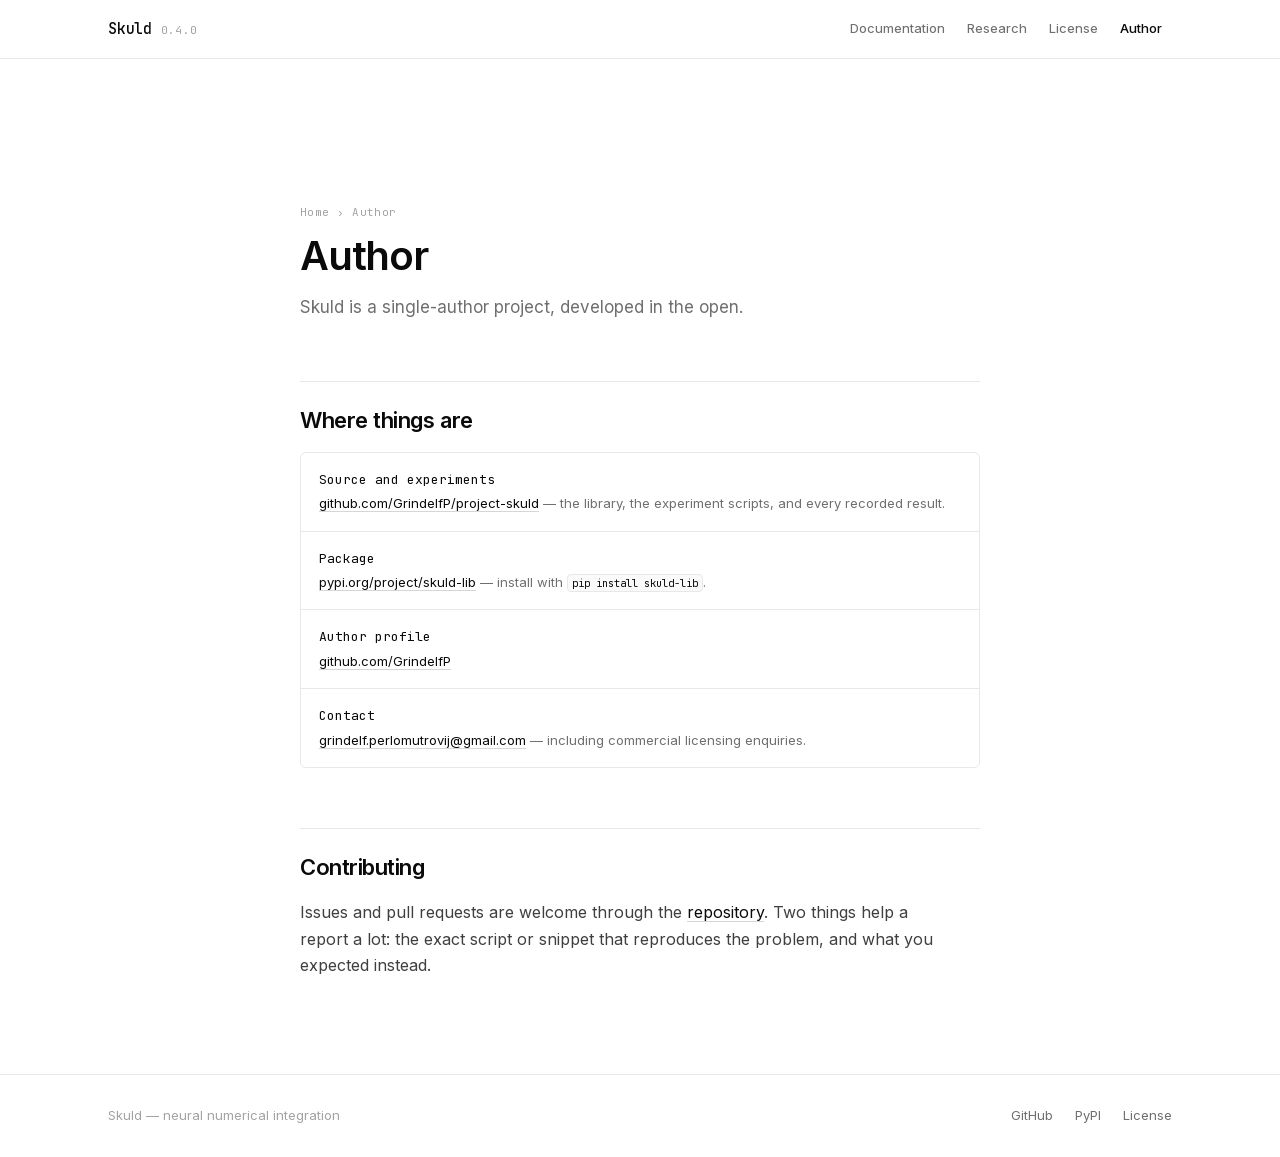
==== commit b9584949: "[UPDATE] Plain site title, repo LICENSE, drop author boilerplate, add favicon - index.html: replace " ====
--- a/author.html
+++ b/author.html
@@ -7,6 +7,7 @@
     <meta name="description" content="Skuld is developed by GrindelfP. Links to the source repository and PyPI package.">
     <link rel="preload" href="fonts/inter-latin.woff2" as="font" type="font/woff2" crossorigin>
     <link rel="preload" href="fonts/jbmono-latin.woff2" as="font" type="font/woff2" crossorigin>
+    <link rel="icon" href="favicon.svg" type="image/svg+xml">
     <link rel="stylesheet" href="styles.css">
 </head>
 <body>
@@ -34,13 +35,6 @@
                     Skuld is a single-author project, developed in the open.
                 </p>
             </header>
-
-            <h2 id="who">GrindelfP</h2>
-            <p>
-                The library, the experiments and this site are written and maintained by one
-                person. Nothing here is a product of an organisation, and nothing here is
-                affiliated with one.
-            </p>
 
             <h2 id="where">Where things are</h2>
             <div class="spec">
--- a/styles.css
+++ b/styles.css
@@ -440,8 +440,8 @@
 }
 
 .hero h1 {
-    max-width: 16ch;
-    margin: 22px 0 0;
+    max-width: 30ch;
+    margin: 0;
 }
 
 .hero .lede {
@@ -892,7 +892,7 @@
     }
 
     .hero h1 {
-        font-size: 2rem;
+        font-size: 1.75rem;
     }
 
     .hero .lede {
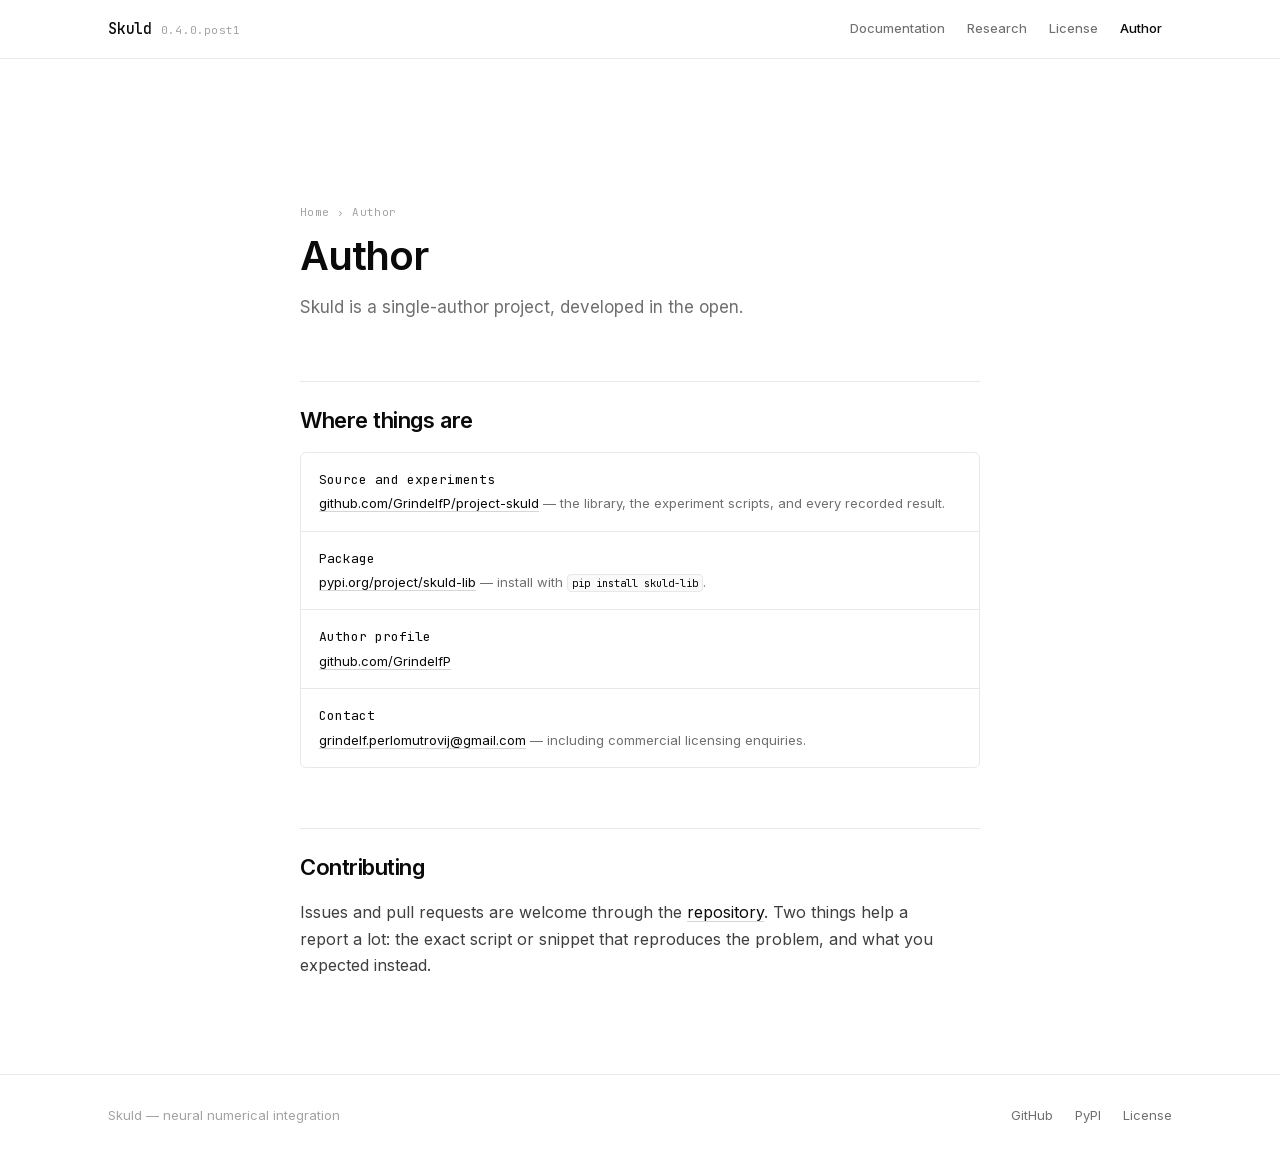
==== commit a71c361d: "[UPDATE] Show 0.4.0.post1 in the site header The published PyPI version is now a .postN semi-version" ====
--- a/author.html
+++ b/author.html
@@ -15,7 +15,7 @@
         <div class="site-header-inner">
             <a class="brand" href="index.html">
                 <span class="brand-mark">Skuld</span>
-                <span class="brand-version">0.4.0</span>
+                <span class="brand-version">0.4.0.post1</span>
             </a>
             <nav class="site-nav" aria-label="Primary">
                 <a href="docs.html">Documentation</a>
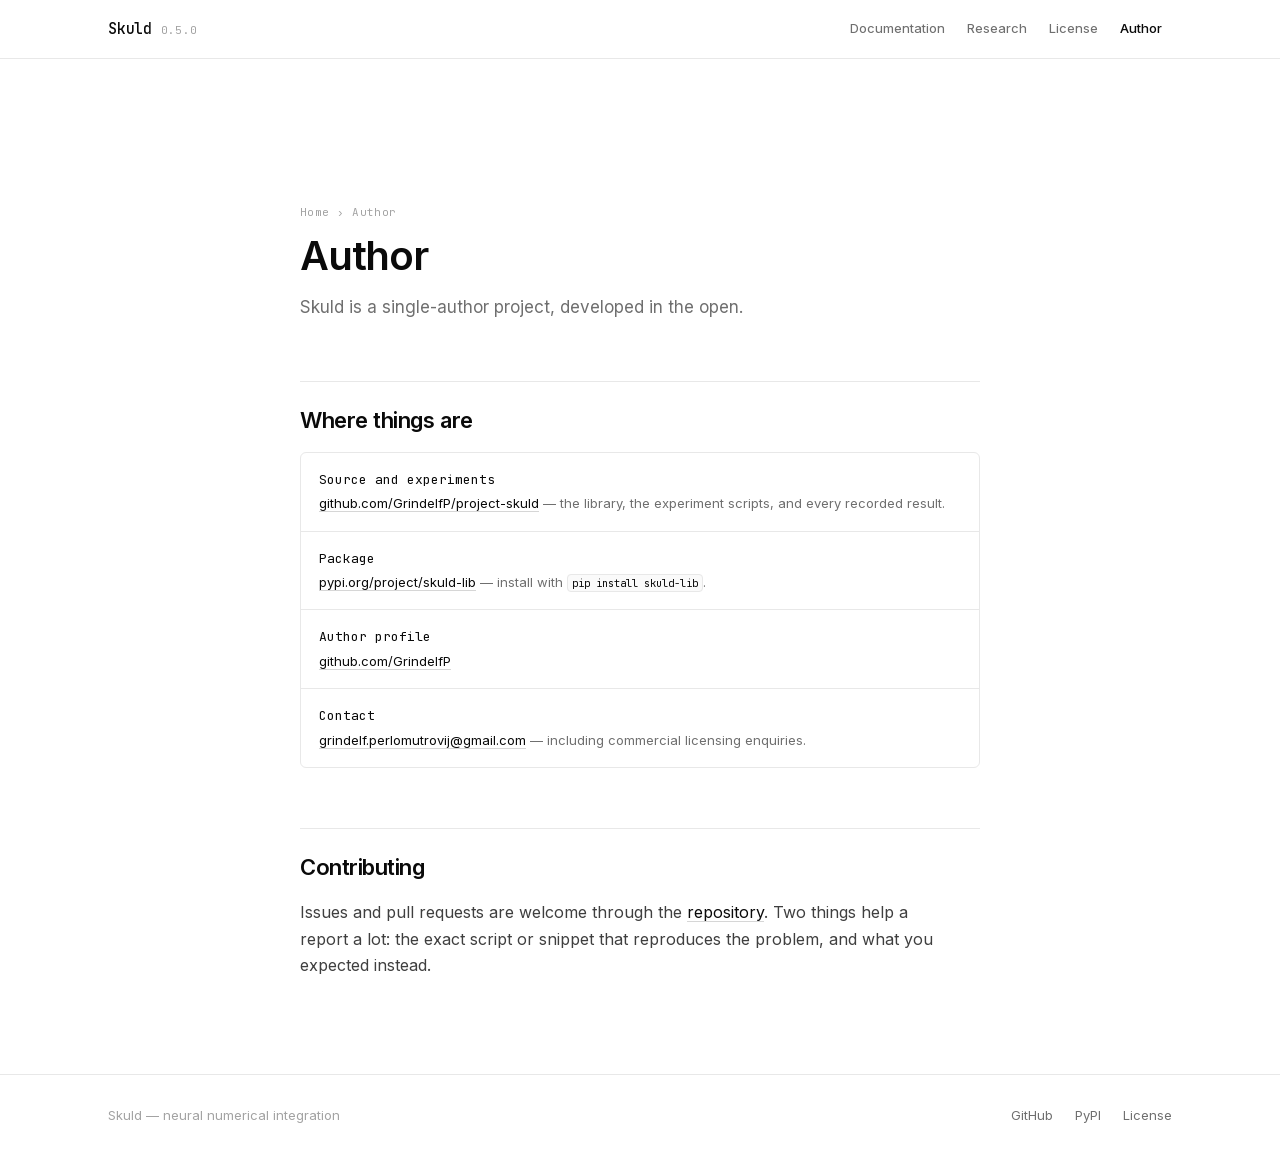
==== commit 6225f517: "[UPDATE] Update brand version to 0.5.0" ====
--- a/author.html
+++ b/author.html
@@ -15,7 +15,7 @@
         <div class="site-header-inner">
             <a class="brand" href="index.html">
                 <span class="brand-mark">Skuld</span>
-                <span class="brand-version">0.4.0.post1</span>
+                <span class="brand-version">0.5.0</span>
             </a>
             <nav class="site-nav" aria-label="Primary">
                 <a href="docs.html">Documentation</a>
